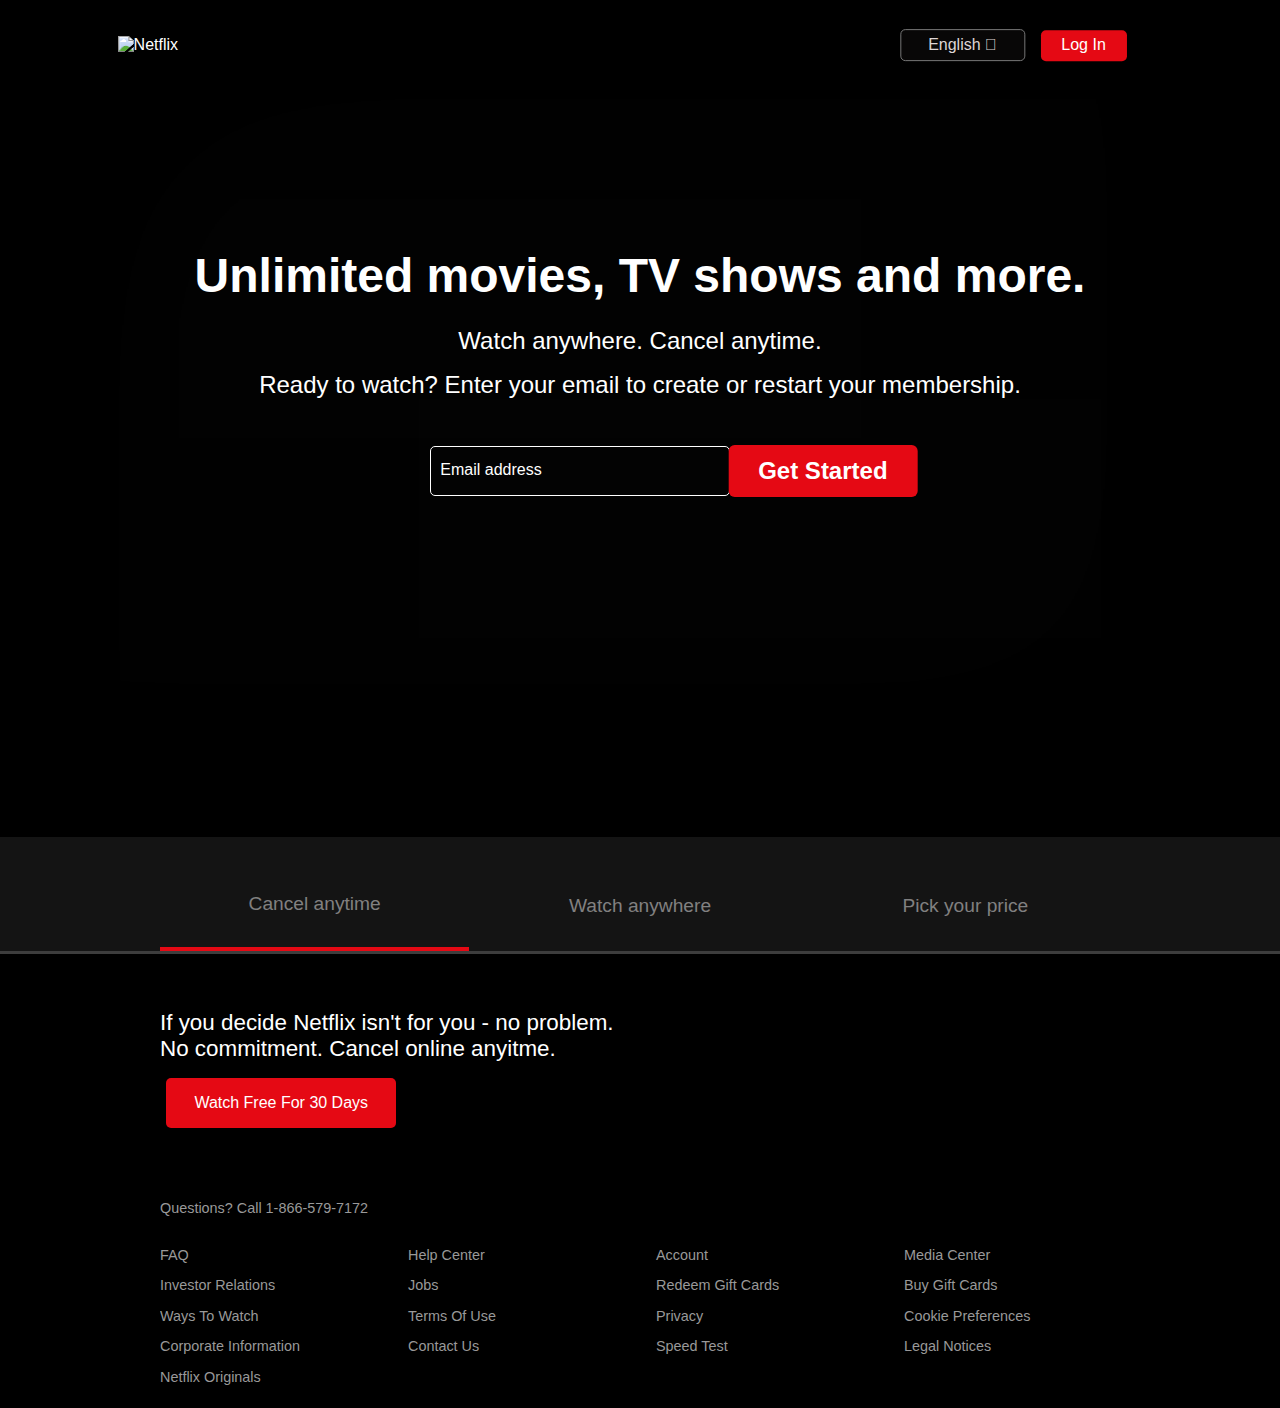
==== index.html @ 9a60ff4f "Add files via upload" ====
<!DOCTYPE html>
<html lang="en">
<head>
    <meta charset="UTF-8">
    <meta http-equiv="X-UA-Compatible" content="IE=edge">
    <meta name="viewport" content="width=device-width, initial-scale=1.0">
    <link rel="stylesheet" href="netflix.css">
    <title>Netflix</title>
    <link rel="preconnect" href="https://fonts.googleapis.com">
<link rel="preconnect" href="https://fonts.gstatic.com" crossorigin>
<link href="https://fonts.googleapis.com/css2?family=Noto+Sans:wght@300&display=swap" rel="stylesheet">
<link rel="stylesheet" href="https://fontawesome.com/icons/globe?f=classic&s=solid">
<link rel="stylesheet" href="https://fontawesome.com/icons/caret-down?f=classic&s=solid">
</head>
<script src="https://kit.fontawesome.com/1bf4abd73d.js" crossorigin="anonymous"></script>
<body>
    <header class="showcase">
        <div class="showcase-top">
            <img src="image/netflix.png" alt="Netflix">
            
            <select name="" id="lang">
                
                <option value="eng" class="hide-sm"> English &#xf0d7; </option>
                <option value="eng"> हिन्दी &#xf0d7;</option>
                
            </select>
            <a href="login.html" class="btn sign btn-rounded">Log In</a>
        </div>
        <div class="showcase-content">
            <h1>Unlimited movies, TV shows and more.</h1>
            <p>Watch anywhere. Cancel anytime.</p>
            <p>Ready to watch? Enter your email to create or restart your membership.</p>
            <div class="inputbox">
                <ion-icon name="mail-outline"></ion-icon>
                <input type="email" required>
                <label for="">Email address</label>
            </div>
            <a href="welcome.html" class="btn btn-xl">
                Get Started <i class="fas fa-chevron-right btn-icon"></i>
            </a>
               
        </div>
    </header>
    <section class="tabs">
        <div class="container">
            <div id="tab-1" class="tab-item tab-border">
                <i class="fas fa-door-open fa-3x"></i>
                <p class="hide-sm">Cancel anytime</p>
            </div>
            <div id="tab-2" class="tab-item">
                <i class="fas fa-tablet-alt fa-3x"></i>
                <p class="hide-sm">Watch anywhere</p>
            </div>
            <div id="tab-3" class="tab-item">
                <i class="fas fa-tags fa-3x"></i>
                <p class="hide-sm">Pick your price</p>
            </div>
        </div>
    </section>

    <section class="tab-content">
        <div class="container">
            <!-- Tab Content 1 -->
            <div id="tab-1-content" class="tab-content-item show">
                <div class="tab-1-content-inner">
                    <div>
                        <p class="text-lg">
                            If you decide Netflix isn't for you - no problem. No commitment.
                            Cancel online anyitme.
                        </p>
                        <a href="" class="btn btn-lg">Watch Free For 30 Days</a>
                    </div>
                    <img src="image/cancelpng.png" alt="">
                </div>
            </div>
            <!-- Tab Content 2 -->
            <div id="tab-2-content" class="tab-content-item">
                <div class="tab-2-content-top">
                    <p class="text-lg">
                        Watch TV shows and movies anytime, anywhere - personalized 
                        you.
                    </p>
                    <a href="#" class="btn btn-lg">Watch Free For 30 Days</a>
                </div>
                <div class="tab-2-content-bottom">
                    <div>
                        <img src="image/Tv.png" alt="">
                        <p class="text-md">Watch on your TV</p>
                        <p class="text-dark">Smart TVs, PlayStation, Xbox, Chromecast, Apple TV, Blu-ray players and more.</p>
                    </div>
                    <div>
                        <img src="image/phone.png" alt="">
                        <p class="text-md">Watch instantly or download for later</p>
                        <p class="text-dark">Available on phone and tablet, wherever you go.</p>
                    </div>
                    <div>
                        <img src="image/laptop.png" alt="">
                        <p class="text-md">Use any computer</p>
                        <p class="text-dark">Watch right on Netflix.com.</p>
                    </div>
                </div>
            </div>

            <!-- Tab Content 3 -->
            <div id="tab-3-content" class="tab-content-item">
                <div class="text-center">
                    <p class="text-lg">Choose one plan and watch everything on Netflix</p>
                    <a href="#" class="btn btn-lg">Watch Free For 30 Days</a>
                </div>
                <table class="table">
                    <thead>
                        <tr>
                           <th></th> 
                           <th>BASIC</th> 
                           <th>STANDARD</th> 
                           <th>PREMIUM</th> 
                        </tr>
                    </thead>
                    <tbody>
                        <tr>
                            <td>Monthly price after free month ends on 6/19/19</td>
                            <td>$8.99</td>
                            <td>$12.99</td>
                            <td>$15.99</td>
                        </tr>
                        <tr>
                            <td>HD Available</td>
                            <td><i class="fas fa-times"></i></td>
                            <td><i class="fas fa-check"></i></td>
                            <td><i class="fas fa-check"></i></td>
                        </tr>
                        <tr>
                            <td>Ultra HD Available</td>
                            <td><i class="fas fa-times"></i></td>
                            <td><i class="fas fa-times"></i></td>
                            <td><i class="fas fa-check"></i></td>
                        </tr>
                        <tr>
                            <td>Screens you can watch on at the same time</td>
                            <td>1</td>
                            <td>2</td>
                            <td>4</td>
                        </tr>
                        <tr>
                            <td>Watch on your laptop, TV, phone and tablet</td>
                            <td><i class="fas fa-check"></i></td>
                            <td><i class="fas fa-check"></i></td>
                            <td><i class="fas fa-check"></i></td>
                        </tr>
                        <tr>
                            <td>Unlimited movies and TV shows</td>
                            <td><i class="fas fa-check"></i></td>
                            <td><i class="fas fa-check"></i></td>
                            <td><i class="fas fa-check"></i></td>
                        </tr>
                        <tr>
                            <td>Cancel anytime</td>
                            <td><i class="fas fa-check"></i></td>
                            <td><i class="fas fa-check"></i></td>
                            <td><i class="fas fa-check"></i></td>
                        </tr>
                        <tr>
                            <td>First month free</td>
                            <td><i class="fas fa-check"></i></td>
                            <td><i class="fas fa-check"></i></td>
                            <td><i class="fas fa-check"></i></td>
                        </tr>
                    </tbody>
                </table>
            </div>
        </div>
    </section>

    <footer class="footer">
        <p>Questions? Call 1-866-579-7172</p>
        <div class="footer-cols">
            <ul>
                <li><a href="#">FAQ</a></li>
                <li><a href="#">Investor Relations</a></li>
                <li><a href="#">Ways To Watch</a></li>
                <li><a href="#">Corporate Information</a></li>
                <li><a href="#">Netflix Originals</a></li>
            </ul>
            <ul>
                <li><a href="#">Help Center</a></li>
                <li><a href="#">Jobs</a></li>
                <li><a href="#">Terms Of Use</a></li>
                <li><a href="#">Contact Us</a></li>
            </ul>
            <ul>
                <li><a href="#">Account</a></li>
                <li><a href="#">Redeem Gift Cards</a></li>
                <li><a href="#">Privacy</a></li>
                <li><a href="#">Speed Test</a></li>
            </ul>
            <ul>
                <li><a href="#">Media Center</a></li>
                <li><a href="#">Buy Gift Cards</a></li>
                <li><a href="#">Cookie Preferences</a></li>
                <li><a href="#">Legal Notices</a></li>
            </ul>
        </div>
    </footer>
    <script src="netflix.js"></script>
</body>
</html>
---- netflix.css ----
@import url('https://fonts.googleapis.com/css2?family=Noto+Sans:wght@300&display=swap');

:root{
    --main-color: #e50914;
    --dark: #141414;
    --light-grey: #ddd5d5;
    --dark-grey: #666;
    --white: #fff;

}

*{
    box-sizing: border-box;
    margin: 0;
    padding: 0;
} 
body{
    font-family:  Helvetica, sans-serif;
    --webkit-font-smoothing: antialiased; /* font smoothing */
    background: #000;
    color: var(--white);
}
h1{
    color: var(--white);
}
p{
    margin: .5rem 0;
}
input{
    outline: none;
    border: none;
    background: rgba(5, 5, 5, 0.592);
    transform: translate(-20%, 34%);
    height: 50px;
    width: 300px;
    border-radius: 5px;
    padding: 0 1rem 0;
    font-size: 1rem;
    color: var(--white);
    border: 1px solid var(--white);

}
input::placeholder{
    color: var(--white);
    font-weight: 400;
    font-size: 1rem;
}
.inputbox{
    position: relative;
    margin: 30px 0;
    width: 310px;
}
label{
    position: absolute;
    top: 65%;
    left: 5px;
    transform: translateY(-50%);
    transform: translateX(-49%);
    color: #fff;
    font-size: 1em;
    pointer-events: none;
    transition: .5s;

}
input:focus ~ label,input:valid ~ label{
    transition: .7s;
    top: 1px;
    opacity: 0.6;
}
input:focus{
    border-color: var(--main-color)
}
input:valid{
    border-color: greenyellow;
}
a{
    color: var(--white);
    text-decoration:none;
}
img{
    width: 100%;
}
.showcase{
    width: 100%;
    height: 93vh;
    position: relative;
    background: url('image/netflix-background.jpg') no-repeat center center/cover ;
}
.showcase::after{
    content: '';
    position: absolute;
    top: 0;
    left: 0;
    width: 100%;
    height: 100%;
    z-index: 1;
    background-color: rgba(5, 5, 5, 0.6);
    box-shadow: inset 120px 100px 250px #000000, inset -120px -100px 250px #000000;
}
.showcase-top{
    position: relative;
    height: 90px;
    /* background-color: aqua; */
    z-index: 2;

}
.showcase-top img{
    width: 200px;
    position: absolute;
    top: 50%;
    left: 17%;
    transform: translate(-50%,-50%)
}
.showcase-top select{
    background: rgba(13, 12, 12, 0.59);
    color: #ddd5d5;
    padding: 0.4rem 1.7rem;
    font-weight: 500;
    position: absolute;
    top: 50%;
    right: 15%;
    transform: translate(-50%,-50%);
    border-radius: 5px;
    -webkit-appearance: none;
    font-size: 1rem;
    
}
.showcase-top a{
    position: absolute;
    top: 50%;
    right: 8%;
    transform: translate(-50%,-48%);
}
.showcase-content
{
  /* background-color: aquamarine; */
  position: relative;
  margin: auto;
  display: flex;
  flex-direction: column;
  justify-content: center;
  align-items: center;
  text-align: center;
  margin-top: 10rem;
  z-index: 2;
}
.showcase-content h1{
    font-weight: 700;
    font-size:  3rem;
    line-height: 1.1;
    margin: 0 0 .5rem;
}
.showcase-content p{
    font-size: 1.5rem;
    font-weight: 400;
    margin: 1rem 0 0;
    
}
/* Tabs */
.tabs{
    background: var(--dark);
    padding-top: 1rem;
    border-bottom: 3px solid #3d3d3d;
}
.tabs .container{
    display: grid;
    grid-template-columns: repeat(3,1fr);
    grid-gap: 1rem;
    align-items: center;
    justify-content: center;
    text-align: center;
}
.tabs p{
    font-size: 1.2rem;
    padding-top:0.5rem ;
}
.tabs .container >div{
    padding: 1.5rem 0;
    color: #818080;
}
.tabs .container >div:hover{
    color: var(--white);
    cursor: pointer;
}
.tab-border{
    border-bottom: var(--main-color) 4px solid;
}
/* Tab Content */
.tab-content{
    padding: 3rem 0;
    background: #000;
    color:#fff;
}
#tab-1-content .tab-1-content-inner{
   display: grid;
   grid-template-columns: repeat(2,1fr);
   grid-gap: 2rem;
   align-items: center;
   justify-content: center;
}
#tab-2-content .tab-2-content-top{
    display: grid;
    grid-template-columns: 70% 30%;
    grid-gap: 1rem;
    align-items: center;
    justify-content: center;
}
#tab-2-content .tab-2-content-bottom{
    display: grid;
    grid-template-columns: repeat(3,1fr);
    grid-gap: 2rem;
    margin-top: 2rem;
    justify-content: center;
    align-items: center;
    text-align: center;
}
.table{
    width: 100%;
    margin-top: 2rem;
    /* border-collapse: collapse; */
    border-spacing: 0;
}
.table thead th{
    text-transform: uppercase;
    padding: 0.8rem;
}
.table tbody tr td{
    color: #999;
    padding: 0.8rem 1.2rem;
    text-align: center;
}
.table tbody tr td:first-child{
    text-align: left;
}
.table tbody tr:nth-child(odd){
    background: #222;
}

/* Hide content initially */
#tab-1-content,
#tab-2-content,
#tab-3-content{
 display: none;
}
.show{
    display: block !important;
}

/* Footer */
.footer{
    max-width: 75%;
    margin: 1rem auto;
    overflow: auto;
}
.footer, .footer a{
    color: #999;
    font-size: .9rem;  
}
.footer p{
    margin-bottom: 1.5rem;
}
.footer .footer-cols{
    display: grid;
    grid-template-columns: repeat(4,1fr);
    grid-gap: 2rem;
}
.footer li{
   line-height: 1.9rem; 
   list-style: none;
}

/* Container */
.container{
    max-width: 80%;
    margin: auto;
    overflow: hidden;
    padding: 0 2rem;
}

/* Text  */
.text-xl{
    font-size: 1.8rem;
    margin-bottom: 1rem;
}
.text-lg{
    font-size: 1.4rem;
    margin-bottom: 1rem;
}
.text-md{
    font-size: 1.2rem;
    margin-bottom: .8rem;
}
.text-center{
    text-align: center;
}
.text-dark{
    color: #999;
}
/* Button */
.btn{
    display: inline-block;
    background: var(--main-color);
    color: var(--white);
    padding: 0.4rem 1.3rem;
    font-size: 1rem;
    text-align: center;
    border: none;
    cursor: pointer;
    margin-right: 0.5rem ;
    margin-left: 0.4rem;
    outline: none;
    box-shadow: 0 1px 0 rgba(0, 0, 0, 0.45);
    border-radius: 2px;
    text-decoration: none;
}

.btn:hover{
    background-color: rgb(213, 4, 4);
}
.btn-rounded{
    border-radius: 5px;
}
.btn-xl{
    font-size: 1.5rem;
    font-weight: 550;
    padding: 12px 30px;
    border-radius: 6px;
    transform: translate(97%, -123%);
}
.btn-lg{
  font-size: 1rem;
  padding: 1rem 1.75rem;
  text-align: center;
  border-radius: 5px;
}


@media(max-width:600px){ 
    .showcase{
        height: 70vh;
    }
    .hide-sm{
        display: none;
    }
    .showcase-top img{
        width: 120px;
    }
    .showcase-content h1{
        font-size: 1.6rem;
        line-height: 1;
    }
    .showcase-content p{
        font-size: 1rem;
    }
    .btn-xl{
        font-size: .5rem;
        padding:.5rem 1rem;

    }
    .btn{

        font-size:.6rem;
        padding:.3rem .8rem;
    }
    .showcase-top a{
        right: 0%;
        padding-left: .4rem;
        padding-right: .4rem;
        font-size: .48rem;
    }
    input{
        width: 120px;
        height: 30px;
        padding: 0.2rem 0.35rem;
        transform: translate(-30px, 20px);
    }
    .showcase-top select{
        right: 10%;
        padding: 0.27rem 0.6rem;
        font-size: 0.5rem;
    }
    .text-xl{
        font-size: 1.2rem;
    }
    .text-lg{
        font-size: 1rem;
    }
   
    
}
@media(max-width:360px){
    .showcase::after{
        background-color: rgba(5, 5, 5, 0.6);
        box-shadow: inset 50px 50px 100px #000000, inset -50px -50px 100px #000000;
    }
    .footer .footer-cols{
        grid-template-columns: repeat(2,1fr);
    }
    #tab-1-content .tab-1-content-inner{
        grid-template-columns: 1fr;
        text-align: center;
    }
    #tab-2-content .tab-2-content-top{
        display: block;
        text-align: center;
    }
    #tab-2-content .tab-2-content-bottom{
        grid-template-columns: 1fr;
        grid-gap: .1rem;
    }
    .showcase-top select{
        right: 12%;
    }
    .showcase-top img{
        width: 100px;
    }
}
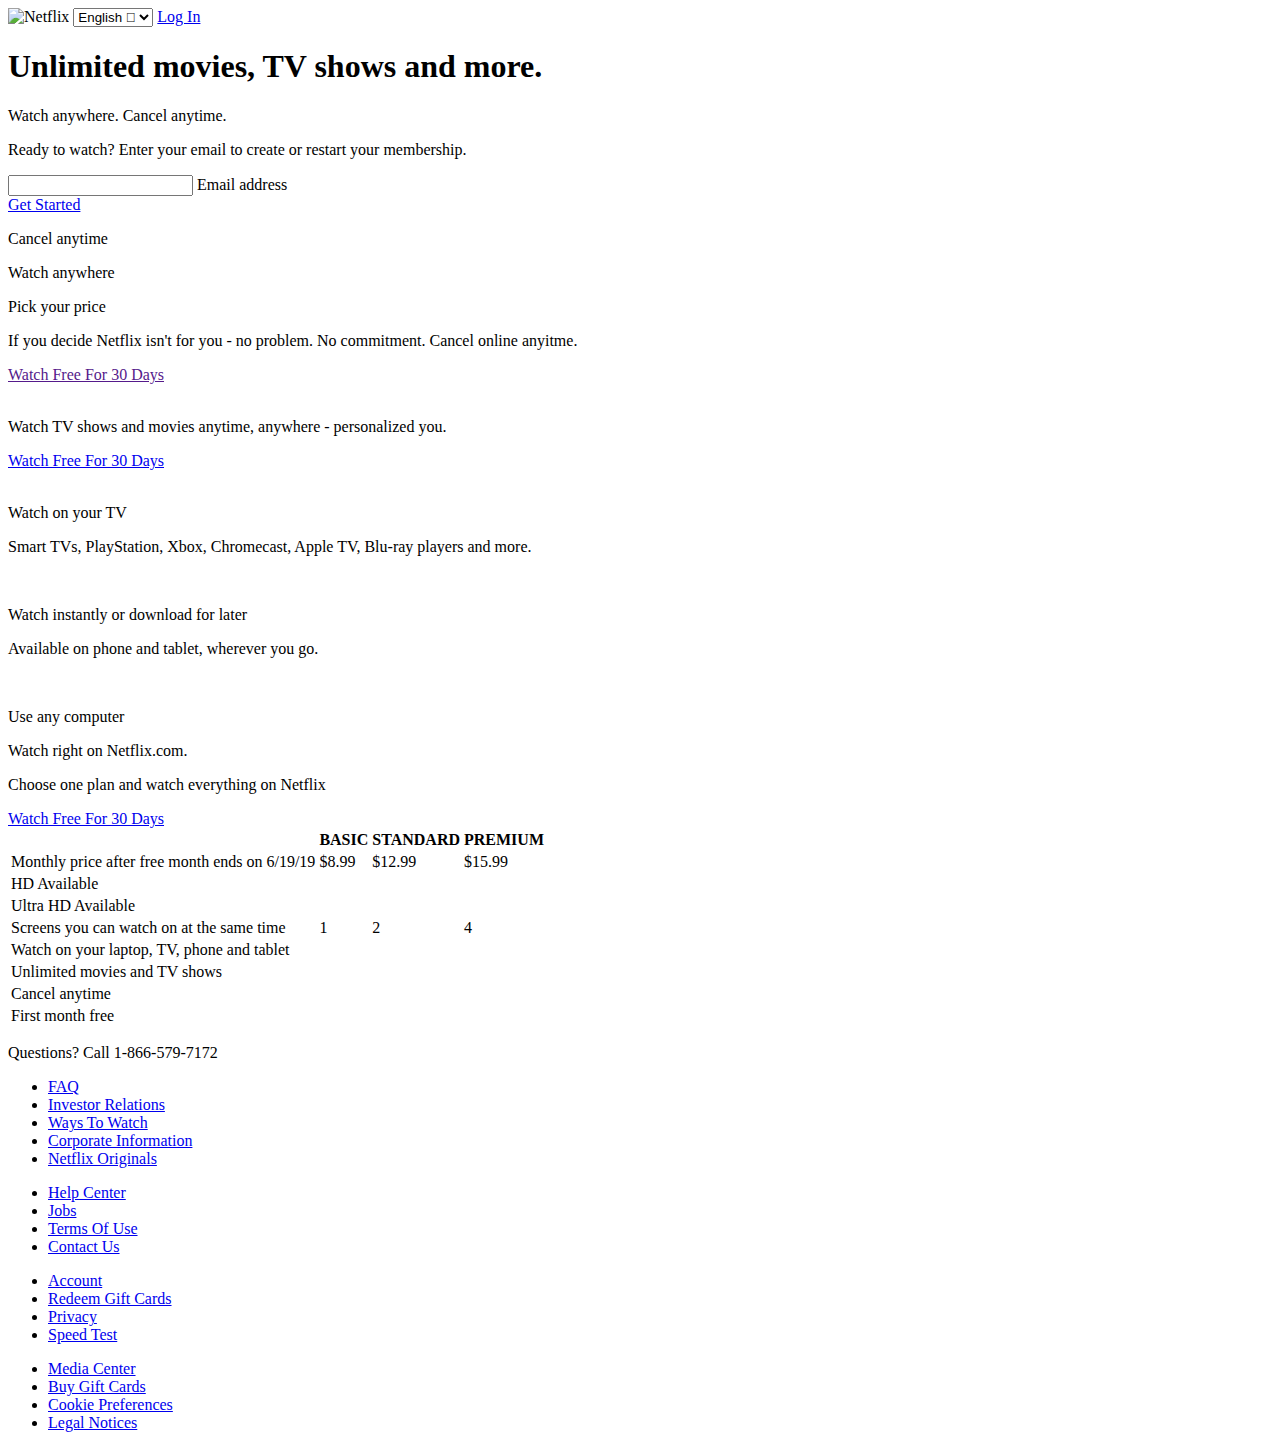
==== commit db7406a7: "added images" ====
--- a/index.html
+++ b/index.html
@@ -16,7 +16,7 @@
 <body>
     <header class="showcase">
         <div class="showcase-top">
-            <img src="image/netflix.png" alt="Netflix">
+            <img src="https://i.ibb.co/r5krrdz/logo.png" alt="Netflix">
             
             <select name="" id="lang">
                 
@@ -70,7 +70,7 @@
                         </p>
                         <a href="" class="btn btn-lg">Watch Free For 30 Days</a>
                     </div>
-                    <img src="image/cancelpng.png" alt="">
+                    <img src="https://i.ibb.co/J2xDJV7/tab-content-1.png" alt="">
                 </div>
             </div>
             <!-- Tab Content 2 -->
@@ -84,17 +84,17 @@
                 </div>
                 <div class="tab-2-content-bottom">
                     <div>
-                        <img src="image/Tv.png" alt="">
+                        <img src="https://i.ibb.co/DpdN7Gn/tab-content-2-1.png" alt="">
                         <p class="text-md">Watch on your TV</p>
                         <p class="text-dark">Smart TVs, PlayStation, Xbox, Chromecast, Apple TV, Blu-ray players and more.</p>
                     </div>
                     <div>
-                        <img src="image/phone.png" alt="">
+                        <img src="https://i.ibb.co/R3r1SPX/tab-content-2-2.png" alt="">
                         <p class="text-md">Watch instantly or download for later</p>
                         <p class="text-dark">Available on phone and tablet, wherever you go.</p>
                     </div>
                     <div>
-                        <img src="image/laptop.png" alt="">
+                        <img src="https://i.ibb.co/gDhnwWn/tab-content-2-3.png" alt="">
                         <p class="text-md">Use any computer</p>
                         <p class="text-dark">Watch right on Netflix.com.</p>
                     </div>
@@ -203,4 +203,4 @@
     </footer>
     <script src="netflix.js"></script>
 </body>
-</html>+</html>
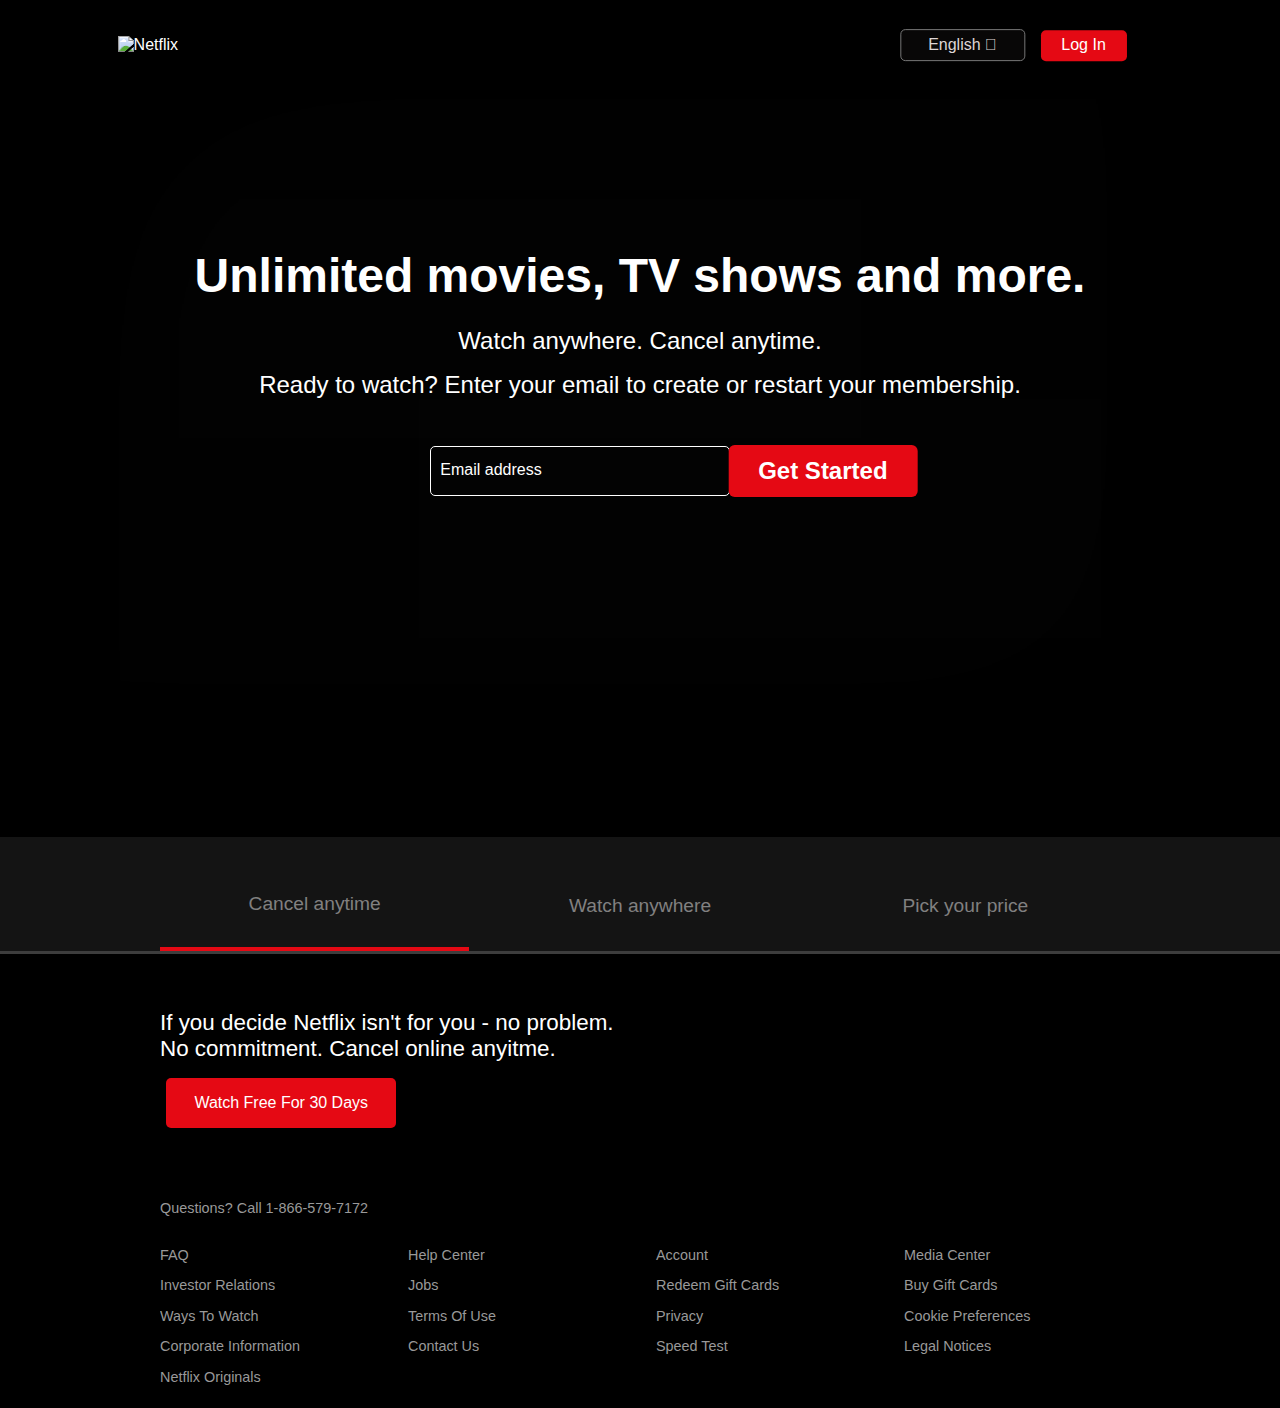
==== commit 91cae9fe: "first commit" ====
--- a/index.html
+++ b/index.html
@@ -16,7 +16,7 @@
 <body>
     <header class="showcase">
         <div class="showcase-top">
-            <img src="https://i.ibb.co/r5krrdz/logo.png" alt="Netflix">
+            <img src="image/netflix.png" alt="Netflix">
             
             <select name="" id="lang">
                 
@@ -70,7 +70,7 @@
                         </p>
                         <a href="" class="btn btn-lg">Watch Free For 30 Days</a>
                     </div>
-                    <img src="https://i.ibb.co/J2xDJV7/tab-content-1.png" alt="">
+                    <img src="image/cancelpng.png" alt="">
                 </div>
             </div>
             <!-- Tab Content 2 -->
@@ -84,17 +84,17 @@
                 </div>
                 <div class="tab-2-content-bottom">
                     <div>
-                        <img src="https://i.ibb.co/DpdN7Gn/tab-content-2-1.png" alt="">
+                        <img src="image/Tv.png" alt="">
                         <p class="text-md">Watch on your TV</p>
                         <p class="text-dark">Smart TVs, PlayStation, Xbox, Chromecast, Apple TV, Blu-ray players and more.</p>
                     </div>
                     <div>
-                        <img src="https://i.ibb.co/R3r1SPX/tab-content-2-2.png" alt="">
+                        <img src="image/phone.png" alt="">
                         <p class="text-md">Watch instantly or download for later</p>
                         <p class="text-dark">Available on phone and tablet, wherever you go.</p>
                     </div>
                     <div>
-                        <img src="https://i.ibb.co/gDhnwWn/tab-content-2-3.png" alt="">
+                        <img src="image/laptop.png" alt="">
                         <p class="text-md">Use any computer</p>
                         <p class="text-dark">Watch right on Netflix.com.</p>
                     </div>
@@ -203,4 +203,4 @@
     </footer>
     <script src="netflix.js"></script>
 </body>
-</html>
+</html>--- a/netflix.css
+++ b/netflix.css
@@ -0,0 +1,407 @@
+@import url("https://fonts.googleapis.com/css2?family=Noto+Sans:wght@300&display=swap");
+
+:root {
+  --main-color: #e50914;
+  --dark: #141414;
+  --light-grey: #ddd5d5;
+  --dark-grey: #666;
+  --white: #fff;
+}
+
+* {
+  box-sizing: border-box;
+  margin: 0;
+  padding: 0;
+}
+body {
+  font-family: Helvetica, sans-serif;
+  --webkit-font-smoothing: antialiased; /* font smoothing */
+  background: #000;
+  color: var(--white);
+}
+h1 {
+  color: var(--white);
+}
+p {
+  margin: 0.5rem 0;
+}
+input {
+  outline: none;
+  border: none;
+  background: rgba(5, 5, 5, 0.592);
+  transform: translate(-20%, 34%);
+  height: 50px;
+  width: 300px;
+  border-radius: 5px;
+  padding: 0 1rem 0;
+  font-size: 1rem;
+  color: var(--white);
+  border: 1px solid var(--white);
+}
+input::placeholder {
+  color: var(--white);
+  font-weight: 400;
+  font-size: 1rem;
+}
+.inputbox {
+  position: relative;
+  margin: 30px 0;
+  width: 310px;
+}
+label {
+  position: absolute;
+  top: 65%;
+  left: 5px;
+  transform: translateY(-50%);
+  transform: translateX(-49%);
+  color: #fff;
+  font-size: 1em;
+  pointer-events: none;
+  transition: 0.5s;
+}
+input:focus ~ label,
+input:valid ~ label {
+  transition: 0.7s;
+  top: 1px;
+  opacity: 0.6;
+}
+input:focus {
+  border-color: var(--main-color);
+}
+input:valid {
+  border-color: greenyellow;
+}
+a {
+  color: var(--white);
+  text-decoration: none;
+}
+img {
+  width: 100%;
+}
+.showcase {
+  width: 100%;
+  height: 93vh;
+  position: relative;
+  background: url("image/netflix-background.jpg") no-repeat center center/cover;
+}
+.showcase::after {
+  content: "";
+  position: absolute;
+  top: 0;
+  left: 0;
+  width: 100%;
+  height: 100%;
+  z-index: 1;
+  background-color: rgba(5, 5, 5, 0.6);
+  box-shadow: inset 120px 100px 250px #000000, inset -120px -100px 250px #000000;
+}
+.showcase-top {
+  position: relative;
+  height: 90px;
+  /* background-color: aqua; */
+  z-index: 2;
+}
+.showcase-top img {
+  width: 200px;
+  position: absolute;
+  top: 50%;
+  left: 17%;
+  transform: translate(-50%, -50%);
+}
+.showcase-top select {
+  background: rgba(13, 12, 12, 0.59);
+  color: #ddd5d5;
+  padding: 0.4rem 1.7rem;
+  font-weight: 500;
+  position: absolute;
+  top: 50%;
+  right: 15%;
+  transform: translate(-50%, -50%);
+  border-radius: 5px;
+  -webkit-appearance: none;
+  font-size: 1rem;
+}
+.showcase-top a {
+  position: absolute;
+  top: 50%;
+  right: 8%;
+  transform: translate(-50%, -48%);
+}
+.showcase-content {
+  /* background-color: aquamarine; */
+  position: relative;
+  margin: auto;
+  display: flex;
+  flex-direction: column;
+  justify-content: center;
+  align-items: center;
+  text-align: center;
+  margin-top: 10rem;
+  z-index: 2;
+}
+.showcase-content h1 {
+  font-weight: 700;
+  font-size: 3rem;
+  line-height: 1.1;
+  margin: 0 0 0.5rem;
+}
+.showcase-content p {
+  font-size: 1.5rem;
+  font-weight: 400;
+  margin: 1rem 0 0;
+}
+/* Tabs */
+.tabs {
+  background: var(--dark);
+  padding-top: 1rem;
+  border-bottom: 3px solid #3d3d3d;
+}
+.tabs .container {
+  display: grid;
+  grid-template-columns: repeat(3, 1fr);
+  grid-gap: 1rem;
+  align-items: center;
+  justify-content: center;
+  text-align: center;
+}
+.tabs p {
+  font-size: 1.2rem;
+  padding-top: 0.5rem;
+}
+.tabs .container > div {
+  padding: 1.5rem 0;
+  color: #818080;
+}
+.tabs .container > div:hover {
+  color: var(--white);
+  cursor: pointer;
+}
+.tab-border {
+  border-bottom: var(--main-color) 4px solid;
+}
+/* Tab Content */
+.tab-content {
+  padding: 3rem 0;
+  background: #000;
+  color: #fff;
+}
+#tab-1-content .tab-1-content-inner {
+  display: grid;
+  grid-template-columns: repeat(2, 1fr);
+  grid-gap: 2rem;
+  align-items: center;
+  justify-content: center;
+}
+#tab-2-content .tab-2-content-top {
+  display: grid;
+  grid-template-columns: 70% 30%;
+  grid-gap: 1rem;
+  align-items: center;
+  justify-content: center;
+}
+#tab-2-content .tab-2-content-bottom {
+  display: grid;
+  grid-template-columns: repeat(3, 1fr);
+  grid-gap: 2rem;
+  margin-top: 2rem;
+  justify-content: center;
+  align-items: center;
+  text-align: center;
+}
+.table {
+  width: 100%;
+  margin-top: 2rem;
+  /* border-collapse: collapse; */
+  border-spacing: 0;
+}
+.table thead th {
+  text-transform: uppercase;
+  padding: 0.8rem;
+}
+.table tbody tr td {
+  color: #999;
+  padding: 0.8rem 1.2rem;
+  text-align: center;
+}
+.table tbody tr td:first-child {
+  text-align: left;
+}
+.table tbody tr:nth-child(odd) {
+  background: #222;
+}
+
+/* Hide content initially */
+#tab-1-content,
+#tab-2-content,
+#tab-3-content {
+  display: none;
+}
+.show {
+  display: block !important;
+}
+
+/* Footer */
+.footer {
+  max-width: 75%;
+  margin: 1rem auto;
+  overflow: auto;
+}
+.footer,
+.footer a {
+  color: #999;
+  font-size: 0.9rem;
+}
+.footer p {
+  margin-bottom: 1.5rem;
+}
+.footer .footer-cols {
+  display: grid;
+  grid-template-columns: repeat(4, 1fr);
+  grid-gap: 2rem;
+}
+.footer li {
+  line-height: 1.9rem;
+  list-style: none;
+}
+
+/* Container */
+.container {
+  max-width: 80%;
+  margin: auto;
+  overflow: hidden;
+  padding: 0 2rem;
+}
+
+/* Text  */
+.text-xl {
+  font-size: 1.8rem;
+  margin-bottom: 1rem;
+}
+.text-lg {
+  font-size: 1.4rem;
+  margin-bottom: 1rem;
+}
+.text-md {
+  font-size: 1.2rem;
+  margin-bottom: 0.8rem;
+}
+.text-center {
+  text-align: center;
+}
+.text-dark {
+  color: #999;
+}
+/* Button */
+.btn {
+  display: inline-block;
+  background: var(--main-color);
+  color: var(--white);
+  padding: 0.4rem 1.3rem;
+  font-size: 1rem;
+  text-align: center;
+  border: none;
+  cursor: pointer;
+  margin-right: 0.5rem;
+  margin-left: 0.4rem;
+  outline: none;
+  box-shadow: 0 1px 0 rgba(0, 0, 0, 0.45);
+  border-radius: 2px;
+  text-decoration: none;
+}
+
+.btn:hover {
+  background-color: rgb(213, 4, 4);
+}
+.btn-rounded {
+  border-radius: 5px;
+}
+.btn-xl {
+  font-size: 1.5rem;
+  font-weight: 550;
+  padding: 12px 30px;
+  border-radius: 6px;
+  transform: translate(97%, -123%);
+}
+.btn-lg {
+  font-size: 1rem;
+  padding: 1rem 1.75rem;
+  text-align: center;
+  border-radius: 5px;
+}
+
+@media (max-width: 600px) {
+  .showcase {
+    height: 70vh;
+  }
+  .hide-sm {
+    display: none;
+  }
+  .showcase-top img {
+    width: 120px;
+  }
+  .showcase-content h1 {
+    font-size: 1.6rem;
+    line-height: 1;
+  }
+  .showcase-content p {
+    font-size: 1rem;
+  }
+  .btn-xl {
+    font-size: 0.5rem;
+    padding: 0.5rem 1rem;
+  }
+  .btn {
+    font-size: 0.6rem;
+    padding: 0.3rem 0.8rem;
+  }
+  .showcase-top a {
+    right: 0%;
+    padding-left: 0.4rem;
+    padding-right: 0.4rem;
+    font-size: 0.48rem;
+  }
+  input {
+    width: 120px;
+    height: 30px;
+    padding: 0.2rem 0.35rem;
+    transform: translate(-30px, 20px);
+  }
+  .showcase-top select {
+    right: 10%;
+    padding: 0.27rem 0.6rem;
+    font-size: 0.5rem;
+  }
+  .text-xl {
+    font-size: 1.2rem;
+  }
+  .text-lg {
+    font-size: 1rem;
+  }
+}
+@media (max-width: 360px) {
+  .showcase::after {
+    background-color: rgba(5, 5, 5, 0.6);
+    box-shadow: inset 50px 50px 100px #000000, inset -50px -50px 100px #000000;
+  }
+  .footer .footer-cols {
+    grid-template-columns: repeat(2, 1fr);
+  }
+  #tab-1-content .tab-1-content-inner {
+    grid-template-columns: 1fr;
+    text-align: center;
+  }
+  #tab-2-content .tab-2-content-top {
+    display: block;
+    text-align: center;
+  }
+  #tab-2-content .tab-2-content-bottom {
+    grid-template-columns: 1fr;
+    grid-gap: 0.1rem;
+  }
+  .showcase-top select {
+    right: 12%;
+  }
+  .showcase-top img {
+    width: 100px;
+  }
+}
